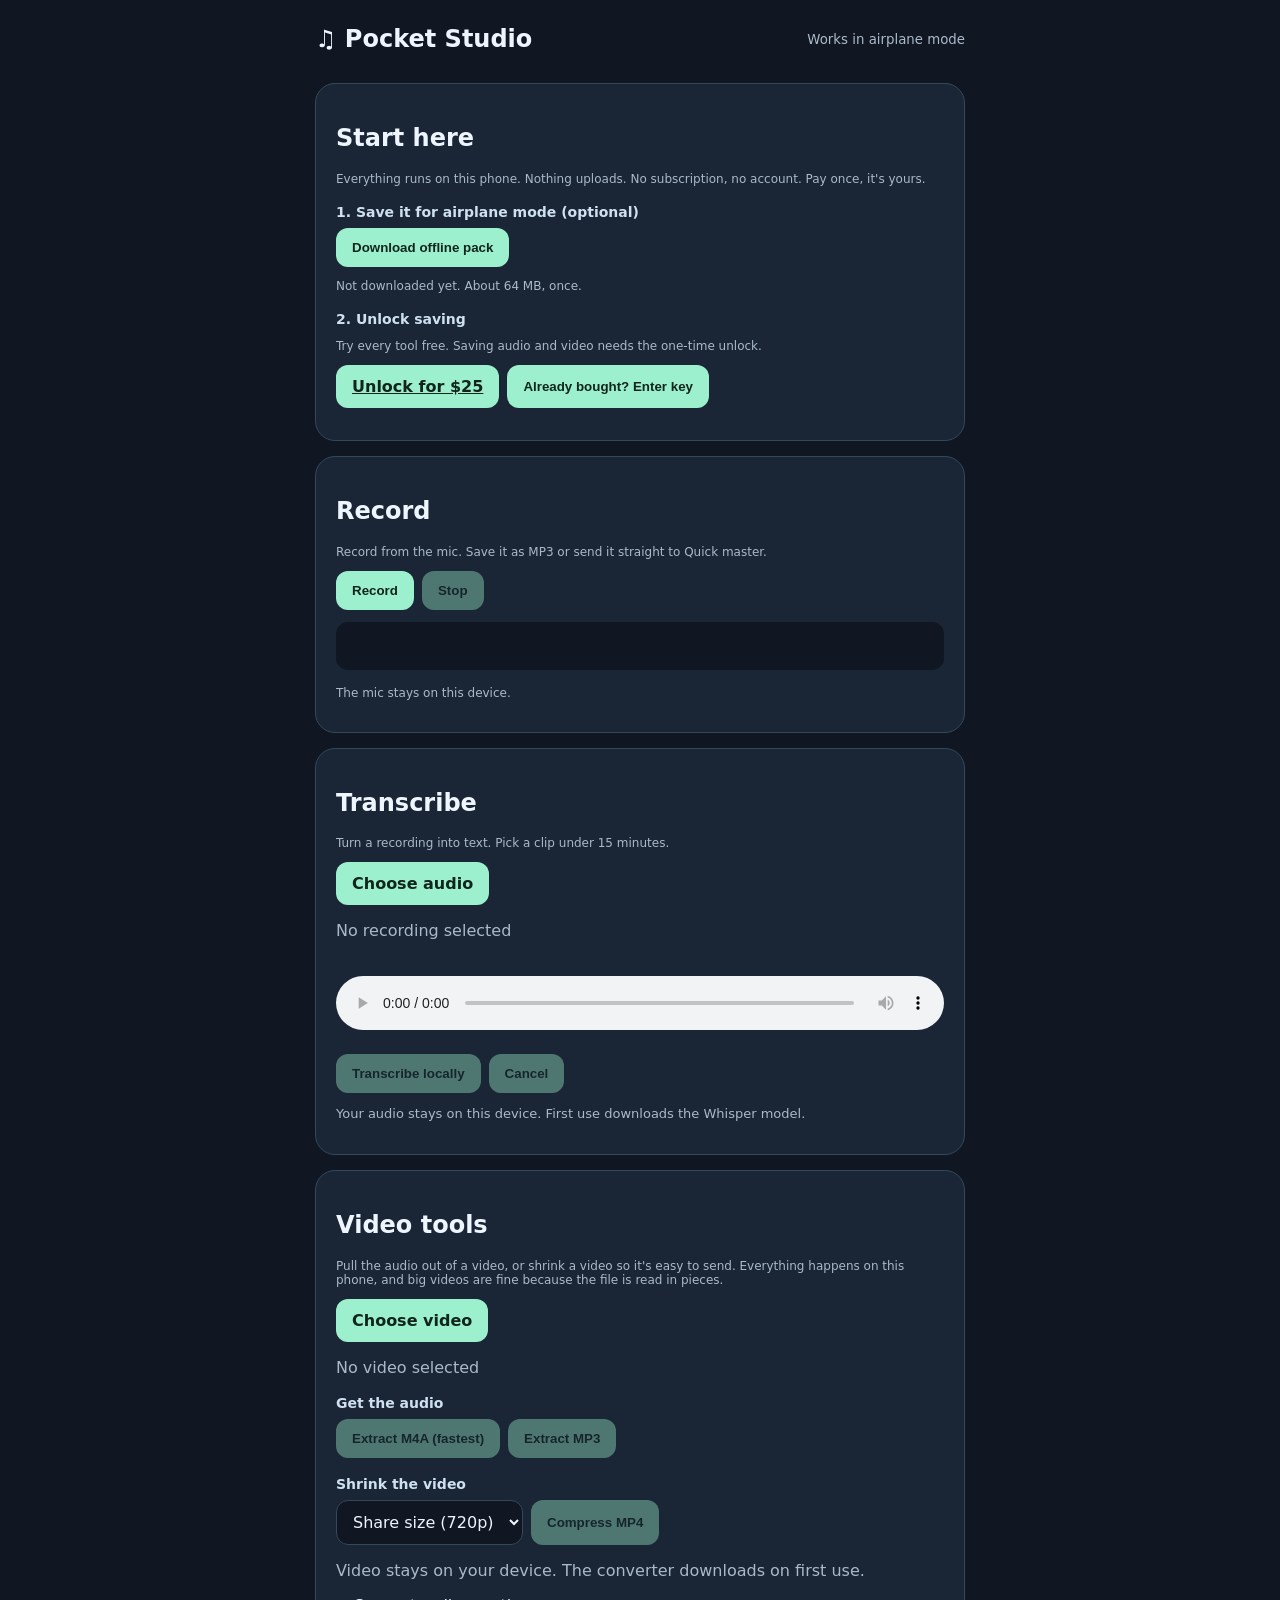
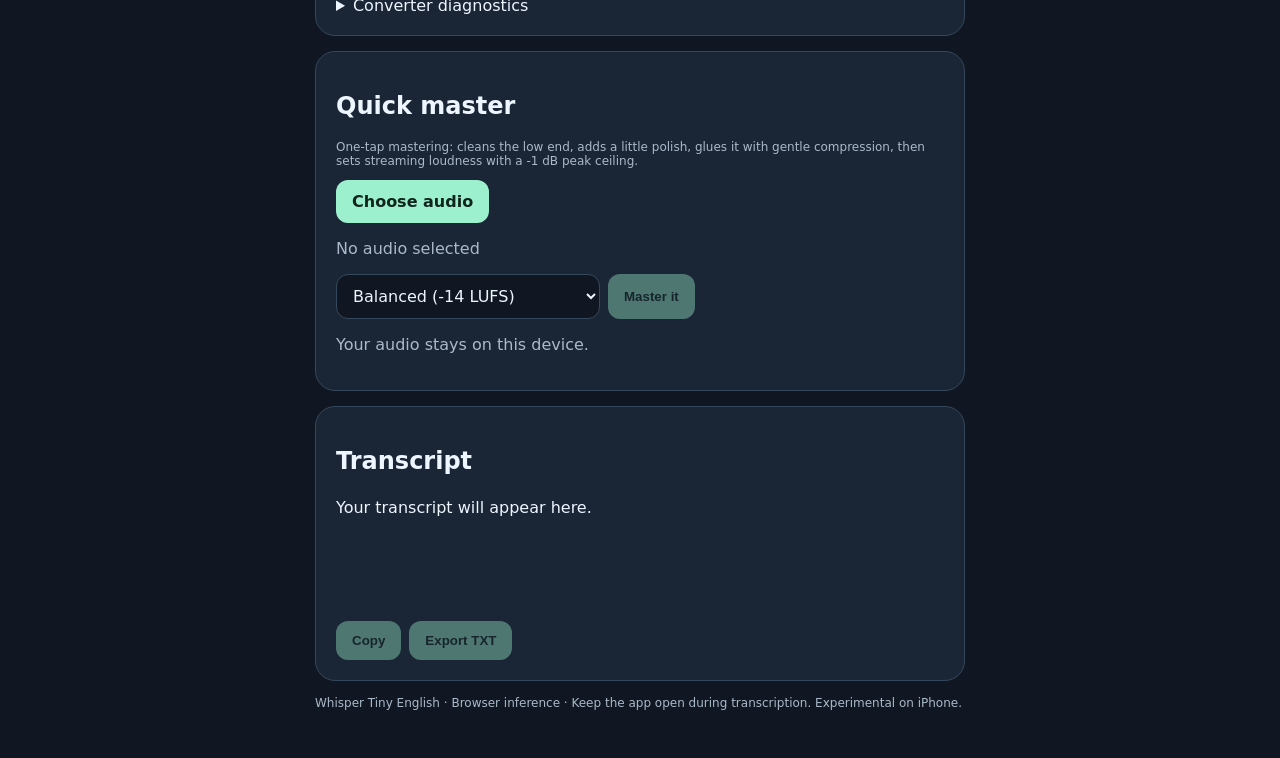
==== app/index.html @ 55c57971 "Pocket Studio v1: record, master, shrink video, transcribe, offline, one-time unlock Co-Authored-By:" ====
<!doctype html>
<html lang="en"><head><meta charset="utf-8"><meta name="viewport" content="width=device-width,initial-scale=1"><meta name="theme-color" content="#101722"><title>Pocket Studio</title><link rel="manifest" href="manifest.webmanifest"><style>
[hidden]{display:none!important}:root{font-family:system-ui,-apple-system,sans-serif;color:#edf5ff;background:#101722}*{box-sizing:border-box}body{margin:0;padding:env(safe-area-inset-top) 16px 36px}main{max-width:650px;margin:auto}header{padding:25px 0 15px;display:flex;justify-content:space-between;align-items:center}h1{font-size:24px;margin:0}small,p{color:#aab9c9}.card{background:#1a2635;border:1px solid #35475b;border-radius:20px;padding:20px;margin:15px 0}button,.upload{display:inline-block;border:0;border-radius:12px;padding:12px 16px;background:#9cf0ce;color:#11251d;font-weight:700;cursor:pointer}button:disabled{opacity:.4;cursor:default}.upload input{display:none}audio{width:100%;margin:20px 0}#text{white-space:pre-wrap;line-height:1.65;min-height:110px;overflow-wrap:anywhere}#status{font-size:13px}#progress{width:100%}.actions{display:flex;gap:8px;flex-wrap:wrap}.muted{font-size:12px}
video{width:100%;max-height:240px;margin:12px 0;border-radius:12px;background:#000}#video-status,#master-status{overflow-wrap:anywhere}select{border-radius:12px;padding:11px 12px;background:#101722;color:#edf5ff;border:1px solid #35475b;font:inherit}h3.sub{font-size:14px;margin:18px 0 8px;color:#cfe0f0}#video-progress,#master-progress{width:100%}</style></head><body><main><header><h1>♫ Pocket Studio</h1><small>Works in airplane mode</small></header><section class="card" id="studio-card"><h2>Start here</h2><p class="muted">Everything runs on this phone. Nothing uploads. No subscription, no account. Pay once, it's yours.</p><h3 class="sub">1. Save it for airplane mode (optional)</h3><div class="actions"><button id="pack-go">Download offline pack</button></div><p id="pack-status" role="status" class="muted">Checking…</p><progress id="pack-progress" max="100" value="0" hidden></progress><h3 class="sub">2. Unlock saving</h3><p class="muted" id="unlock-note">Try every tool free. Saving audio and video needs the one-time unlock.</p><div class="actions" id="unlock-actions"><a class="upload" id="buy-link" href="#">Unlock for $25</a><button id="key-toggle" type="button">Already bought? Enter key</button></div><div id="key-box" hidden style="margin-top:12px"><textarea id="key-input" rows="3" placeholder="Paste your license key" style="width:100%;border-radius:12px;padding:10px;background:#101722;color:#edf5ff;border:1px solid #35475b;font:inherit;font-size:12px"></textarea><div class="actions" style="margin-top:8px"><button id="key-go" type="button">Unlock</button></div></div><p id="unlock-status" role="status" class="muted"></p></section><section class="card"><h2>Record</h2><p class="muted">Record from the mic. Save it as MP3 or send it straight to Quick master.</p><div class="actions"><button id="rec-go">Record</button><button id="rec-stop" disabled>Stop</button></div><canvas id="rec-meter" width="600" height="48" style="width:100%;height:48px;margin-top:12px;border-radius:12px;background:#101722"></canvas><p id="rec-status" role="status" class="muted">The mic stays on this device.</p><div id="rec-result"></div></section><section class="card"><h2>Transcribe</h2><p class="muted">Turn a recording into text. Pick a clip under 15 minutes.</p><label class="upload">Choose audio<input id="file" type="file" accept=".mp3,.m4a,.wav,.ogg,.aac,audio/mpeg,audio/mp4,audio/x-m4a,audio/wav,audio/x-wav,audio/ogg,audio/aac"></label><p id="filename">No recording selected</p><audio id="player" controls playsinline></audio><div class="actions"><button id="transcribe" disabled>Transcribe locally</button><button id="cancel" disabled>Cancel</button></div><p id="status" role="status">Your audio stays on this device. First use downloads the Whisper model.</p><progress id="progress" max="100" value="0" hidden></progress></section><section class="card"><h2>Video tools</h2><p class="muted">Pull the audio out of a video, or shrink a video so it's easy to send. Everything happens on this phone, and big videos are fine because the file is read in pieces.</p><label class="upload">Choose video<input id="video-file" type="file" accept="video/*,.mp4,.mov,.webm,.m4v"></label><p id="video-name">No video selected</p><video id="video-preview" controls playsinline hidden></video><h3 class="sub">Get the audio</h3><div class="actions"><button id="video-m4a" disabled>Extract M4A (fastest)</button><button id="video-mp3" disabled>Extract MP3</button></div><h3 class="sub">Shrink the video</h3><div class="actions"><select id="video-size"><option value="720">Share size (720p)</option><option value="480">Small (480p)</option><option value="1080">Keep HD (1080p)</option></select><button id="video-compress" disabled>Compress MP4</button></div><p id="video-status" role="status">Video stays on your device. The converter downloads on first use.</p><progress id="video-progress" max="100" value="0" hidden></progress><div id="video-result"></div><details id="video-diagnostics"><summary>Converter diagnostics</summary><pre id="video-log" style="white-space:pre-wrap;overflow-wrap:anywhere;font-size:11px;color:#b6c9dc"></pre><button type="button" id="video-copy-log">Copy diagnostics</button></details></section><section class="card"><h2>Quick master</h2><p class="muted">One-tap mastering: cleans the low end, adds a little polish, glues it with gentle compression, then sets streaming loudness with a -1 dB peak ceiling.</p><label class="upload">Choose audio<input id="master-file" type="file" accept="audio/*,.mp3,.m4a,.wav,.aac,.ogg,.flac"></label><button id="master-use-extracted" hidden>Use extracted audio</button><p id="master-name">No audio selected</p><div class="actions"><select id="master-preset"><option value="balanced">Balanced (-14 LUFS)</option><option value="gentle">Gentle, acoustic (-16 LUFS)</option><option value="warm">Warm (-14 LUFS)</option><option value="bright">Bright, vocal (-14 LUFS)</option><option value="loud">Loud (-11 LUFS)</option></select><button id="master-go" disabled>Master it</button></div><p id="master-status" role="status">Your audio stays on this device.</p><progress id="master-progress" max="100" value="0" hidden></progress><div id="master-result"></div></section><section class="card"><h2>Transcript</h2><div id="text">Your transcript will appear here.</div><div class="actions" style="margin-top:16px"><button id="copy" disabled>Copy</button><button id="export" disabled>Export TXT</button></div></section><p class="muted">Whisper Tiny English · Browser inference · Keep the app open during transcription. Experimental on iPhone.</p></main><script type="module">
const $=id=>document.getElementById(id);let unlocked=false;let file,url,job=0,recognizer=null;const status=t=>$('status').textContent=t;const enable=b=>{$('copy').disabled=$('export').disabled=!b};
$('file').onchange=e=>{file=e.target.files[0];if(!file)return;if(url)URL.revokeObjectURL(url);url=URL.createObjectURL(file);$('player').src=url;$('filename').textContent=file.name;$('transcribe').disabled=false;$('text').textContent='Your transcript will appear here.';enable(false);status('Ready to transcribe locally.')};
$('cancel').onclick=()=>{job++;status('Cancelled.');$('transcribe').disabled=false;$('cancel').disabled=true};
async function audioSamples(f){status('Decoding audio on device…');const ctx=new AudioContext();try{const decoded=await ctx.decodeAudioData(await f.arrayBuffer());if(decoded.duration>900)throw Error('Please use a clip under 15 minutes for this first version.');const off=new OfflineAudioContext(1,Math.ceil(decoded.duration*16000),16000);const src=off.createBufferSource();src.buffer=decoded;src.connect(off.destination);src.start();const out=await off.startRendering();return new Float32Array(out.getChannelData(0))}finally{await ctx.close()}}
$('transcribe').onclick=async()=>{const id=++job;$('transcribe').disabled=true;$('cancel').disabled=false;try{const samples=await audioSamples(file);if(id!==job)return;status('Loading local Whisper engine…');$('progress').hidden=false;const {pipeline,env}=await import('./vendor/transformers.min.js');env.allowRemoteModels=false;env.allowLocalModels=true;env.localModelPath=new URL('./models/',location.href).href;env.useBrowserCache=false;env.backends.onnx.wasm.wasmPaths=new URL('./vendor/',location.href).href;env.backends.onnx.wasm.numThreads=1;if(!recognizer){let error;for(const options of [{device:'wasm',dtype:'q8'}]){try{recognizer=await pipeline('automatic-speech-recognition','onnx-community/whisper-tiny.en',{...options,progress_callback:p=>{if(p.status==='progress'&&p.progress!=null){$('progress').value=p.progress;status('Loading model: '+Math.round(p.progress)+'%')}}});break}catch(e){error=e;status('Model failed to load.')}}if(!recognizer)throw error||Error('Model could not load')}if(id!==job)return;status('Transcribing on this device…');const result=await recognizer(samples,{chunk_length_s:30,stride_length_s:5,return_timestamps:true});if(id!==job)return;const transcript=(result.text||'').trim();$('text').textContent=transcript||'No speech recognized.';enable(!!transcript);status('Finished. Audio was not uploaded.')}catch(e){if(id===job)status('Could not transcribe: '+(e.message||e))}finally{if(id===job){$('transcribe').disabled=false;$('cancel').disabled=true;$('progress').hidden=true}}};
$('copy').onclick=()=>navigator.clipboard.writeText($('text').textContent);
$('export').onclick=()=>{const a=document.createElement('a');const u=URL.createObjectURL(new Blob([$('text').textContent],{type:'text/plain'}));a.href=u;a.download=(file?.name||'audio').replace(/\.[^.]+$/,'')+'.txt';a.click();setTimeout(()=>URL.revokeObjectURL(u),1000)};

/* ---------- Shared helpers ---------- */
const MB_URL='./vendor/mediabunny.min.mjs';
const LAME_URL='./vendor/lame.min.js';
let MB=null;async function mediabunny(){if(!MB)MB=await import(MB_URL);return MB}
let lameReady=null;function loadLame(){if(window.lamejs)return Promise.resolve();if(!lameReady)lameReady=new Promise((ok,bad)=>{const s=document.createElement('script');s.src=LAME_URL;s.onload=ok;s.onerror=()=>{lameReady=null;bad(Error('MP3 encoder could not download. Check your connection.'))};document.head.append(s)});return lameReady}
const tick=()=>new Promise(r=>setTimeout(r,0));
const baseName=n=>(n||'audio').replace(/\.[^.]+$/,'');
const mb=n=>(n/1048576).toFixed(1)+' MB';
const lockedLinks=[];
function makeLink(wrap,u,name,text,blob){const a=document.createElement(unlocked?'a':'button');if(unlocked){a.href=u;a.download=name;a.className='upload';a.textContent=text}else{a.type='button';a.textContent='Unlock to save · '+mb(blob.size);a.onclick=()=>{$('studio-card').scrollIntoView({behavior:'smooth',block:'start'})};lockedLinks.push({a,u,name,text})}wrap.append(a)}
function offerDownload(container,blob,name,label,withPlayer){const u=URL.createObjectURL(blob);const wrap=document.createElement('div');wrap.style.margin='12px 0';makeLink(wrap,u,name,(label||'Download')+' · '+mb(blob.size),blob);if(withPlayer){const el=document.createElement(withPlayer);el.controls=true;el.playsInline=true;el.src=u;wrap.append(el)}container.append(wrap);return u}
async function decodeBlob(blob){const ctx=new (window.AudioContext||window.webkitAudioContext)();try{return await ctx.decodeAudioData(await blob.arrayBuffer())}finally{ctx.close&&ctx.close()}}
async function encodeMp3(buf,onProgress){await loadLame();const ch=buf.numberOfChannels>1?2:1,sr=buf.sampleRate;const enc=new lamejs.Mp3Encoder(ch,sr,192);const toI16=a=>{const r=new Int16Array(a.length);for(let i=0;i<a.length;i++){const v=Math.max(-1,Math.min(1,a[i]));r[i]=v<0?v*32768:v*32767}return r};const L=toI16(buf.getChannelData(0)),R=ch===2?toI16(buf.getChannelData(1)):null;const parts=[],step=1152;for(let i=0;i<L.length;i+=step){const m=ch===2?enc.encodeBuffer(L.subarray(i,i+step),R.subarray(i,i+step)):enc.encodeBuffer(L.subarray(i,i+step));if(m.length)parts.push(new Uint8Array(m));if(i%(step*400)===0){onProgress&&onProgress(i/L.length);await tick()}}const end=enc.flush();if(end.length)parts.push(new Uint8Array(end));return new Blob(parts,{type:'audio/mpeg'})}

/* ---------- Video tools ---------- */
let videoFile,videoUrl,extractedAudio=null;
const videoStatus=t=>$('video-status').textContent=t;
const videoButtons=['video-m4a','video-mp3','video-compress'];
const setVideoBusy=b=>{videoButtons.forEach(id=>$(id).disabled=b||!videoFile);$('video-progress').hidden=!b;if(b)$('video-progress').value=0};
const diagnosticLog=[];
function diag(stage,detail=''){const line=new Date().toISOString().slice(11,19)+' '+stage+(detail?' | '+detail:'');diagnosticLog.push(line);$('video-log').textContent=diagnosticLog.slice(-40).join('\n')}
$('video-copy-log').onclick=()=>navigator.clipboard.writeText(diagnosticLog.join('\n')).catch(()=>{});
$('video-file').onchange=e=>{videoFile=e.target.files?.[0];if(videoUrl)URL.revokeObjectURL(videoUrl);$('video-result').replaceChildren();if(!videoFile){setVideoBusy(false);return}videoUrl=URL.createObjectURL(videoFile);$('video-preview').src=videoUrl;$('video-preview').hidden=false;$('video-name').textContent=videoFile.name+' · '+mb(videoFile.size);setVideoBusy(false);videoStatus('Ready. Pick what you want to do.');diag('Video selected',videoFile.name+' '+mb(videoFile.size)+' '+(videoFile.type||'unknown type'))};

async function openInput(){const M=await mediabunny();return new M.Input({source:new M.BlobSource(videoFile),formats:M.ALL_FORMATS})}
function reportInvalid(conv,what){const reasons=conv.discardedTracks.map(d=>d.track.type+': '+d.reason).join(', ');diag(what+' not possible',reasons||'unknown');throw Error(what+' is not supported for this video on this device ('+(reasons||'unknown reason')+').')}

// Copies the audio track straight out of the video with no re-encoding. Fast and lossless.
async function extractAudioTrack(){const M=await mediabunny();const input=await openInput();const track=await input.getPrimaryAudioTrack();if(!track)throw Error('This video has no audio track.');diag('Audio track',String(track.codec||'unknown codec'));const output=new M.Output({format:new M.Mp4OutputFormat(),target:new M.BufferTarget()});const conv=await M.Conversion.init({input,output,video:{discard:true},showWarnings:false});if(!conv.isValid)reportInvalid(conv,'Audio extraction');conv.onProgress=p=>{$('video-progress').value=Math.round(p*100)};await conv.execute();return new Blob([output.target.buffer],{type:'audio/mp4'})}

async function extractVideo(format){if(!videoFile)return;setVideoBusy(true);$('video-result').replaceChildren();try{videoStatus('Reading the audio track…');diag('Extract start',format);const m4a=await extractAudioTrack();extractedAudio={blob:m4a,name:baseName(videoFile.name)+'.m4a'};$('master-use-extracted').hidden=false;if(format==='m4a'){offerDownload($('video-result'),m4a,baseName(videoFile.name)+'.m4a','Download M4A','audio');videoStatus('Done. Tap Download to save, or master it below.');return}videoStatus('Decoding audio…');const buf=await decodeBlob(m4a);videoStatus('Encoding MP3…');const out=await encodeMp3(buf,p=>{$('video-progress').value=Math.round(p*100)});offerDownload($('video-result'),out,baseName(videoFile.name)+'.mp3','Download MP3','audio');videoStatus('Done. Tap Download to save, or master it below.');diag('Extract done',format+' '+mb(out.size))}catch(e){diag('Extract failed',e.message||String(e));videoStatus('Could not extract: '+(e.message||e));$('video-diagnostics').open=true}finally{setVideoBusy(false)}}

// Re-encodes the video smaller with the phone's own hardware encoder; the audio is copied untouched.
async function compressVideo(){if(!videoFile)return;setVideoBusy(true);$('video-result').replaceChildren();try{const M=await mediabunny();const input=await openInput();const track=await input.getPrimaryVideoTrack();if(!track)throw Error('No video track found.');const w=await track.getDisplayWidth(),h=await track.getDisplayHeight();const target=parseInt($('video-size').value,10);const short=Math.min(w,h);const scale=Math.min(1,target/short);const even=n=>Math.max(2,Math.round(n/2)*2);const outW=even(w*scale);const dur=await input.computeDuration();const srcRate=dur>0?videoFile.size*8/dur:Infinity;const bitrate=Math.round(Math.min({480:1200000,720:2500000,1080:5000000}[target],srcRate*0.7));diag('Compress start',w+'x'+h+' -> '+outW+'w @ '+(bitrate/1e6)+' Mbps');videoStatus('Shrinking video on this phone… keep the app open.');const output=new M.Output({format:new M.Mp4OutputFormat({fastStart:'in-memory'}),target:new M.BufferTarget()});const conv=await M.Conversion.init({input,output,video:{width:outW,bitrate,codec:'avc',forceTranscode:true},showWarnings:false});if(!conv.isValid||conv.discardedTracks.some(d=>d.track.type==='video'))reportInvalid(conv,'Video compression');conv.onProgress=p=>{$('video-progress').value=Math.round(p*100);videoStatus('Shrinking video… '+Math.round(p*100)+'%')};await conv.execute();const blob=new Blob([output.target.buffer],{type:'video/mp4'});if(blob.size>=videoFile.size){videoStatus('This video is already about as small as it gets at this size. Try Small (480p).');return}offerDownload($('video-result'),blob,baseName(videoFile.name)+'-'+target+'p.mp4','Download MP4','video');videoStatus('Done: '+mb(videoFile.size)+' → '+mb(blob.size)+'. Tap Download, then Save Video.');diag('Compress done',mb(blob.size))}catch(e){diag('Compress failed',e.message||String(e));videoStatus('Could not compress: '+(e.message||e));$('video-diagnostics').open=true}finally{setVideoBusy(false)}}

$('video-m4a').onclick=()=>extractVideo('m4a');
$('video-mp3').onclick=()=>extractVideo('mp3');
$('video-compress').onclick=compressVideo;

/* ---------- Quick master ---------- */
const PRESETS={
 balanced:{low:1.5,lowF:100,mid:0.5,midF:3000,air:1.5,thr:-18,ratio:2,lufs:-14},
 gentle:{low:1,lowF:90,mid:0.5,midF:3000,air:1,thr:-20,ratio:1.5,lufs:-16},
 warm:{low:3,lowF:120,mid:-1,midF:2500,air:-0.5,thr:-18,ratio:2,lufs:-14},
 bright:{low:0,lowF:100,mid:2,midF:3500,air:3,thr:-18,ratio:2,lufs:-14},
 loud:{low:2,lowF:100,mid:1,midF:3000,air:2,thr:-22,ratio:3,lufs:-11}
};
let masterSource=null,masterBusy=false;
const masterStatus=t=>$('master-status').textContent=t;
function setMasterSource(blob,name){if(masterBusy)return;masterSource={blob,name};$('master-name').textContent=name+' · '+mb(blob.size);$('master-go').disabled=false;$('master-result').replaceChildren();masterStatus('Ready. Pick a style and tap Master it.')}
$('master-file').onchange=e=>{const f=e.target.files?.[0];if(f)setMasterSource(f,f.name)};
$('master-use-extracted').onclick=()=>{if(extractedAudio)setMasterSource(extractedAudio.blob,extractedAudio.name)};

async function renderChain(buf,p){const ch=Math.min(2,buf.numberOfChannels);const off=new OfflineAudioContext(ch,buf.length,buf.sampleRate);const src=off.createBufferSource();src.buffer=buf;const hp=off.createBiquadFilter();hp.type='highpass';hp.frequency.value=30;hp.Q.value=0.707;const low=off.createBiquadFilter();low.type='lowshelf';low.frequency.value=p.lowF;low.gain.value=p.low;const mid=off.createBiquadFilter();mid.type='peaking';mid.frequency.value=p.midF;mid.Q.value=0.8;mid.gain.value=p.mid;const air=off.createBiquadFilter();air.type='highshelf';air.frequency.value=10000;air.gain.value=p.air;const comp=off.createDynamicsCompressor();comp.threshold.value=p.thr;comp.ratio.value=p.ratio;comp.knee.value=6;comp.attack.value=0.02;comp.release.value=0.25;src.connect(hp).connect(low).connect(mid).connect(air).connect(comp).connect(off.destination);src.start();return off.startRendering()}

// Integrated loudness per ITU BS.1770 (K-weighting, 400 ms blocks, absolute and relative gates)
async function measureLufs(buf){const ch=Math.min(2,buf.numberOfChannels);const off=new OfflineAudioContext(ch,buf.length,buf.sampleRate);const src=off.createBufferSource();src.buffer=buf;const shelf=off.createBiquadFilter();shelf.type='highshelf';shelf.frequency.value=1681;shelf.gain.value=4;const hp=off.createBiquadFilter();hp.type='highpass';hp.frequency.value=38;hp.Q.value=0.5;src.connect(shelf).connect(hp).connect(off.destination);src.start();const k=await off.startRendering();const block=Math.round(0.4*buf.sampleRate),hop=Math.round(0.1*buf.sampleRate);const data=[];for(let c=0;c<ch;c++)data.push(k.getChannelData(c));const z=[];for(let s=0;s+block<=k.length;s+=hop){let sum=0;for(let c=0;c<ch;c++){const d=data[c];for(let i=s;i<s+block;i++)sum+=d[i]*d[i]}z.push(sum/block)}if(!z.length)return -70;const L=m=>-0.691+10*Math.log10(m||1e-12);const abs=z.filter(m=>L(m)>-70);if(!abs.length)return -70;const mean=a=>a.reduce((x,y)=>x+y,0)/a.length;const rel=L(mean(abs))-10;const gated=abs.filter(m=>L(m)>rel);return L(mean(gated.length?gated:abs))}

// Gain plus a look-ahead brickwall limiter at -1 dBFS
function gainAndLimit(buf,gainDb,ceilingDb=-1){const ch=Math.min(2,buf.numberOfChannels),sr=buf.sampleRate,n=buf.length;const g=Math.pow(10,gainDb/20),ceil=Math.pow(10,ceilingDb/20);const look=Math.max(1,Math.round(0.005*sr)),rel=Math.exp(-1/(0.08*sr));const data=[];for(let c=0;c<ch;c++)data.push(buf.getChannelData(c));const need=new Float32Array(n);for(let i=0;i<n;i++){let pk=0;for(let c=0;c<ch;c++){const v=Math.abs(data[c][i]*g);if(v>pk)pk=v}need[i]=pk>ceil?ceil/pk:1}
 // minimum over the look-ahead window (monotonic deque) so gain drops before the peak arrives
 const minAhead=new Float32Array(n);const dq=new Int32Array(n);let head=0,tail=0;for(let i=n-1;i>=0;i--){while(tail>head&&need[dq[tail-1]]>=need[i])tail--;dq[tail++]=i;while(dq[head]>i+look)head++;minAhead[i]=need[dq[head]]}
 const out=new AudioBuffer({numberOfChannels:ch,length:n,sampleRate:sr});const od=[];for(let c=0;c<ch;c++)od.push(out.getChannelData(c));let env=1;for(let i=0;i<n;i++){const t=minAhead[i];env=t<env?t:t+(env-t)*rel;if(env>t)env=t;const gg=g*env;for(let c=0;c<ch;c++){let v=data[c][i]*gg;if(v>ceil)v=ceil;else if(v<-ceil)v=-ceil;od[c][i]=v}}return out}

$('master-go').onclick=async()=>{if(!masterSource||masterBusy)return;masterBusy=true;const src=masterSource;const p=PRESETS[$('master-preset').value];$('master-go').disabled=true;$('master-progress').hidden=false;$('master-progress').value=5;$('master-result').replaceChildren();try{masterStatus('Decoding…');const buf=await decodeBlob(src.blob);if(buf.duration>1200)throw Error('Please use a track under 20 minutes.');const before=await measureLufs(buf);$('master-progress').value=25;masterStatus('Shaping tone and dynamics…');const shaped=await renderChain(buf,p);$('master-progress').value=50;const shapedLufs=await measureLufs(shaped);await tick();masterStatus('Setting loudness and limiting…');const gain=Math.max(-12,Math.min(18,p.lufs-shapedLufs));let mastered=gainAndLimit(shaped,gain);let after=await measureLufs(mastered);const fix=p.lufs-after;if(fix>0.5&&gain<18){const g2=Math.min(18,gain+fix);mastered=gainAndLimit(shaped,g2);after=await measureLufs(mastered)}$('master-progress').value=75;const res=$('master-result');const head=document.createElement('p');head.textContent='Loudness: '+before.toFixed(1)+' → '+after.toFixed(1)+' LUFS · peak ceiling -1 dB';res.append(head);const label=document.createElement('p');label.className='muted';label.textContent='Before';res.append(label);const a1=document.createElement('audio');a1.controls=true;a1.src=URL.createObjectURL(src.blob);res.append(a1);const label2=document.createElement('p');label2.className='muted';label2.textContent='After (mastered)';res.append(label2);const base=baseName(src.name)+'-master-'+$('master-preset').value;masterStatus('Encoding MP3…');const mp3=await encodeMp3(mastered,x=>{$('master-progress').value=75+Math.round(x*25)});offerDownload(res,mp3,base+'.mp3','Download MP3','audio');masterStatus('Mastered on this phone. Compare Before and After, then download.')}catch(e){masterStatus('Could not master: '+(e.message||e))}finally{masterBusy=false;$('master-go').disabled=false;$('master-progress').hidden=true}};

/* ---------- Offline pack ---------- */
const PACK_NAME='pocket-offline-pack-v1';
const PACK_FILES=['vendor/mediabunny.min.mjs','vendor/lame.min.js','vendor/transformers.min.js','vendor/ort-wasm-simd-threaded.jsep.mjs','vendor/ort-wasm-simd-threaded.jsep.wasm',...['config.json','generation_config.json','preprocessor_config.json','tokenizer.json','tokenizer_config.json','onnx/encoder_model_quantized.onnx','onnx/decoder_model_merged_quantized.onnx'].map(f=>'models/onnx-community/whisper-tiny.en/'+f)].map(f=>new URL('./'+f,location.href).href);
const packStatus=t=>$('pack-status').textContent=t;
async function packMissing(){if(!('caches'in window))return PACK_FILES;const c=await caches.open(PACK_NAME);const out=[];for(const u of PACK_FILES)if(!(await c.match(u)))out.push(u);return out}
async function refreshPack(){try{const miss=await packMissing();if(!miss.length){packStatus('Ready. Works in airplane mode.');$('pack-go').hidden=true}else{packStatus(miss.length===PACK_FILES.length?'Not downloaded yet. About 64 MB, once.':'Partly downloaded. Tap to finish.');$('pack-go').hidden=false}}catch(e){packStatus('Offline pack is not supported in this browser.');$('pack-go').disabled=true}}
$('pack-go').onclick=async()=>{$('pack-go').disabled=true;$('pack-progress').hidden=false;$('pack-progress').value=0;try{const c=await caches.open(PACK_NAME);const todo=await packMissing();let done=0;for(const u of todo){packStatus('Downloading '+(done+1)+' of '+todo.length+'…');const r=await fetch(u,{cache:'reload'});if(!r.ok)throw Error('Could not download '+u.split('/').pop());await c.put(u,r);done++;$('pack-progress').value=Math.round(done/todo.length*100)}if(navigator.storage&&navigator.storage.persist)navigator.storage.persist().catch(()=>{});await refreshPack()}catch(e){packStatus('Download stopped: '+(e.message||e)+'. Tap to retry.')}finally{$('pack-go').disabled=false;$('pack-progress').hidden=true}};
refreshPack();

/* ---------- Recorder ---------- */
let recStream=null,recMr=null,recChunks=[],recT0=0,recTick=null,recAC=null,recRaf=0;
const recStatus=t=>$('rec-status').textContent=t;
function recDraw(an){const cv=$('rec-meter'),g=cv.getContext('2d'),d=new Uint8Array(an.fftSize);const f=()=>{an.getByteTimeDomainData(d);g.clearRect(0,0,cv.width,cv.height);g.fillStyle='#9cf0ce';const n=120,step=Math.floor(d.length/n);for(let i=0;i<n;i++){let m=0;for(let k=0;k<step;k++)m=Math.max(m,Math.abs(d[i*step+k]-128));const h=Math.max(2,m/128*cv.height);g.fillRect(i*(cv.width/n),(cv.height-h)/2,cv.width/n-2,h)}recRaf=requestAnimationFrame(f)};f()}
function recCleanup(){cancelAnimationFrame(recRaf);clearInterval(recTick);if(recStream)recStream.getTracks().forEach(t=>t.stop());recStream=null;if(recAC){recAC.close().catch(()=>{});recAC=null}$('rec-go').disabled=false;$('rec-stop').disabled=true}
$('rec-go').onclick=async()=>{if($('rec-go').disabled)return;$('rec-go').disabled=true;$('rec-result').replaceChildren();try{if(!navigator.mediaDevices||!window.MediaRecorder)throw Error('Recording is not supported in this browser.');recStream=await navigator.mediaDevices.getUserMedia({audio:{echoCancellation:false,noiseSuppression:false,autoGainControl:false}});recAC=new (window.AudioContext||window.webkitAudioContext)();const an=recAC.createAnalyser();an.fftSize=1024;recAC.createMediaStreamSource(recStream).connect(an);recDraw(an);recChunks=[];recMr=new MediaRecorder(recStream);recMr.ondataavailable=e=>{if(e.data&&e.data.size)recChunks.push(e.data)};recMr.onstop=recFinish;recMr.start(1000);recT0=Date.now();$('rec-go').disabled=true;$('rec-stop').disabled=false;recTick=setInterval(()=>{const s=Math.floor((Date.now()-recT0)/1000);recStatus('Recording '+Math.floor(s/60)+':'+String(s%60).padStart(2,'0'))},250);recStatus('Recording 0:00')}catch(e){recCleanup();recStatus('Could not start: '+(e.message||e))}};
$('rec-stop').onclick=()=>{if(recMr&&recMr.state!=='inactive')recMr.stop()};
async function recFinish(){const type=recMr.mimeType||'audio/webm';const blob=new Blob(recChunks,{type});recCleanup();$('rec-go').disabled=true;try{recStatus('Encoding MP3…');const buf=await decodeBlob(blob);const d=new Date(),z=n=>String(n).padStart(2,'0');const name='recording-'+d.getFullYear()+z(d.getMonth()+1)+z(d.getDate())+'-'+z(d.getHours())+z(d.getMinutes());const mp3=await encodeMp3(buf,()=>{});const res=$('rec-result');offerDownload(res,mp3,name+'.mp3','Download MP3','audio');const b=document.createElement('button');b.textContent='Master this';b.onclick=()=>{setMasterSource(blob,name+'.webm');$('master-name').scrollIntoView({behavior:'smooth',block:'center'})};res.append(b);recStatus('Saved. '+Math.round(buf.duration)+' seconds.')}catch(e){recStatus('Could not save: '+(e.message||e))}finally{$('rec-go').disabled=false}}

/* ---------- Unlock (one-time license, verified offline) ---------- */
const STRIPE_LINK='https://buy.stripe.com/4gMbIU6Xj9rk0yT5EHgjC00';
const LICENSE_PUBKEY={"kty":"EC","x":"1vpsHqfkYdatAJpxhizrLon8biIYJCN_V19yKdWVbMA","y":"kCp87JIZK6mqm3vPqbOV2FxJ1pitlTwRSAF_Brgl33o","crv":"P-256"};
const unlockStatus=t=>$('unlock-status').textContent=t;
const b64uToBytes=t=>{t=t.replace(/-/g,'+').replace(/_/g,'/');t+='='.repeat((4-t.length%4)%4);const bin=atob(t),out=new Uint8Array(bin.length);for(let i=0;i<bin.length;i++)out[i]=bin.charCodeAt(i);return out};
async function verifyLicense(tok){try{const [body,sig]=String(tok||'').trim().split('.');if(!body||!sig)return false;const key=await crypto.subtle.importKey('jwk',LICENSE_PUBKEY,{name:'ECDSA',namedCurve:'P-256'},false,['verify']);if(!(await crypto.subtle.verify({name:'ECDSA',hash:'SHA-256'},key,b64uToBytes(sig),new TextEncoder().encode(body))))return false;const p=JSON.parse(new TextDecoder().decode(b64uToBytes(body)));return p.v===1&&p.p==='studio'}catch(e){return false}}
function applyUnlock(){unlocked=true;lockedLinks.splice(0).forEach(({a,u,name,text})=>{const l=document.createElement('a');l.href=u;l.download=name;l.className='upload';l.textContent=text;a.replaceWith(l)});$('unlock-actions').hidden=true;$('key-box').hidden=true;$('unlock-note').textContent='Unlocked. Saving files is on, forever, on this device.'}
async function tryLicense(tok){if(await verifyLicense(tok)){try{localStorage.setItem('pocket-studio-license',tok.trim())}catch(e){}applyUnlock();return true}return false}
$('buy-link').href=STRIPE_LINK;
$('key-toggle').onclick=()=>{$('key-box').hidden=!$('key-box').hidden};
$('key-go').onclick=async()=>{unlockStatus((await tryLicense($('key-input').value))?'Unlocked.':'That key did not check out.')};
(async()=>{let saved=null;try{saved=localStorage.getItem('pocket-studio-license')}catch(e){}if(saved)await tryLicense(saved);const sid=new URLSearchParams(location.search).get('session_id');if(sid&&!unlocked){unlockStatus('Checking your payment…');try{const r=await fetch('/api/activate?session_id='+encodeURIComponent(sid),{cache:'no-store'});const j=await r.json();if(r.ok&&await tryLicense(j.license)){unlockStatus('Thank you. Unlocked. Your key (save it): '+j.license);history.replaceState(null,'',location.pathname)}else unlockStatus((j&&j.error)||'Could not confirm the payment.')}catch(e){unlockStatus('Could not reach the server. Reload while online to finish unlocking.')}}})();

if('serviceWorker'in navigator)navigator.serviceWorker.register('./sw.js').catch(()=>{});
</script></body></html>
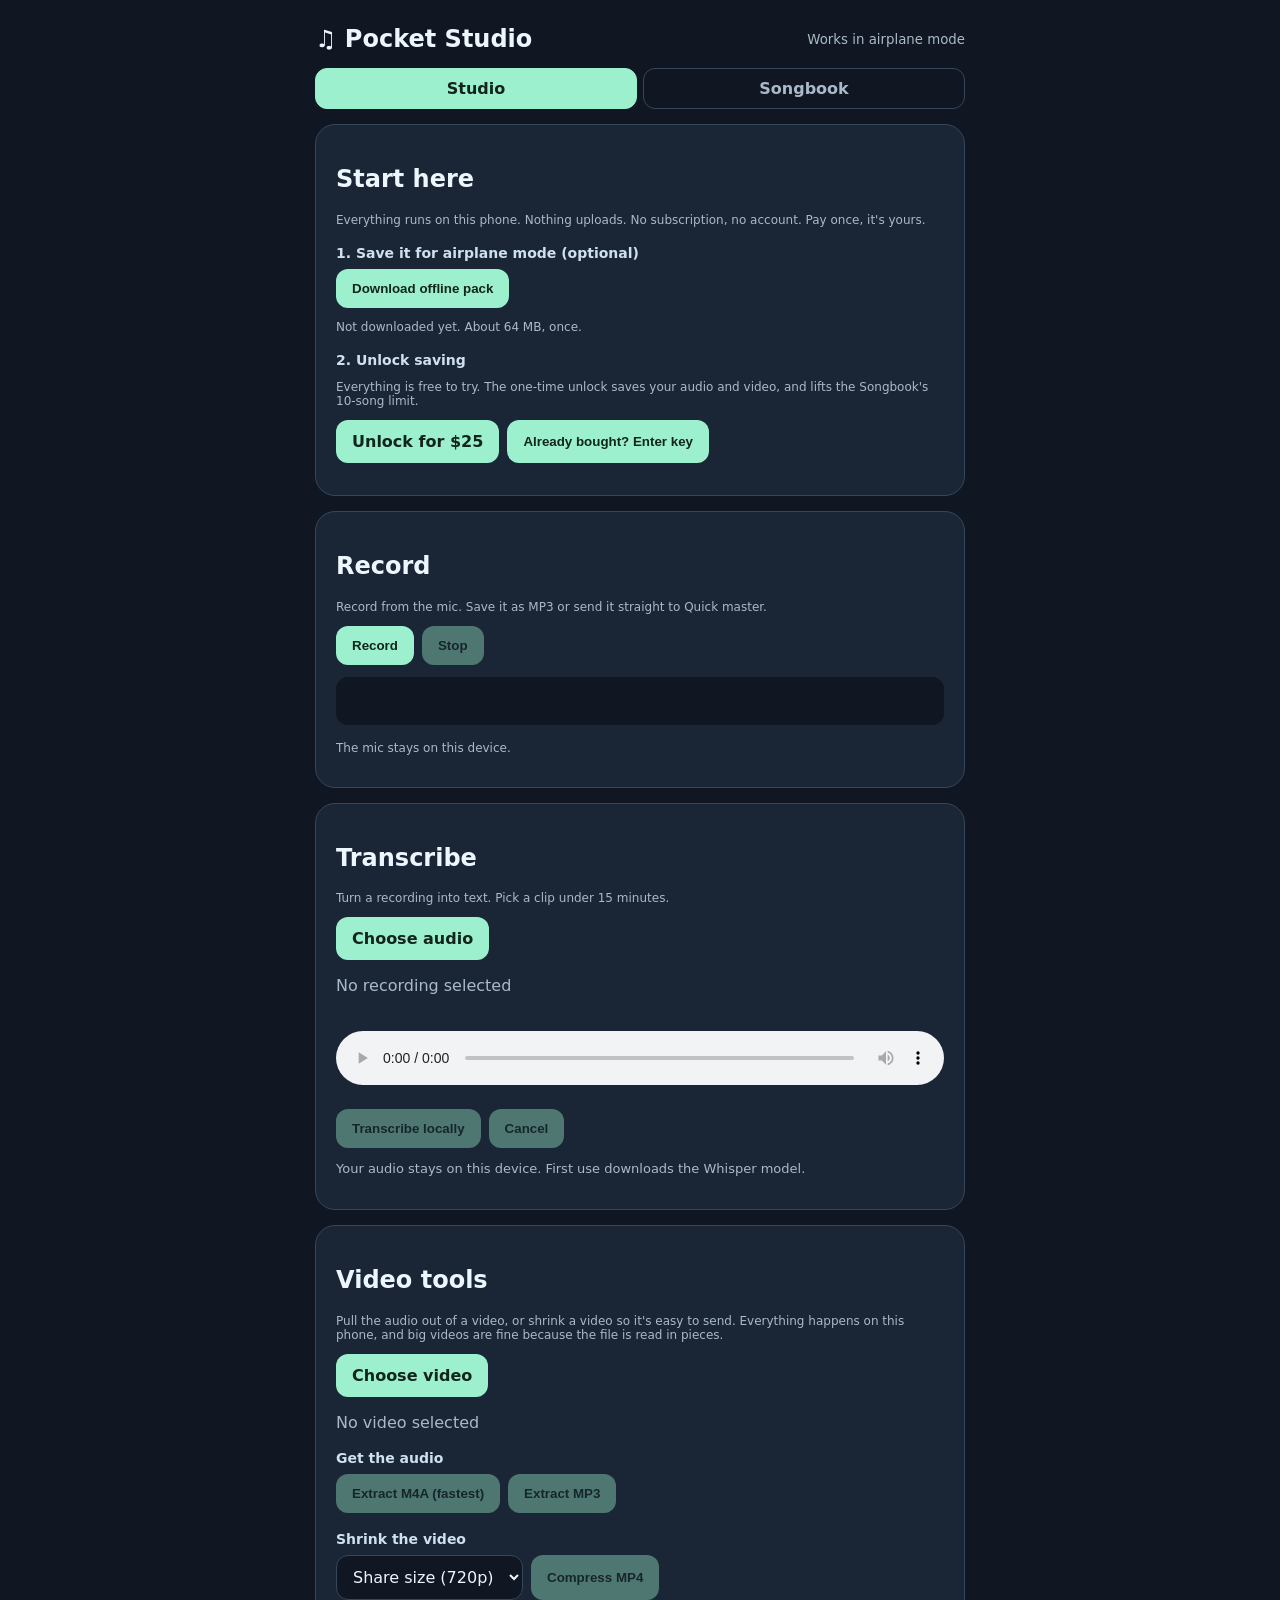
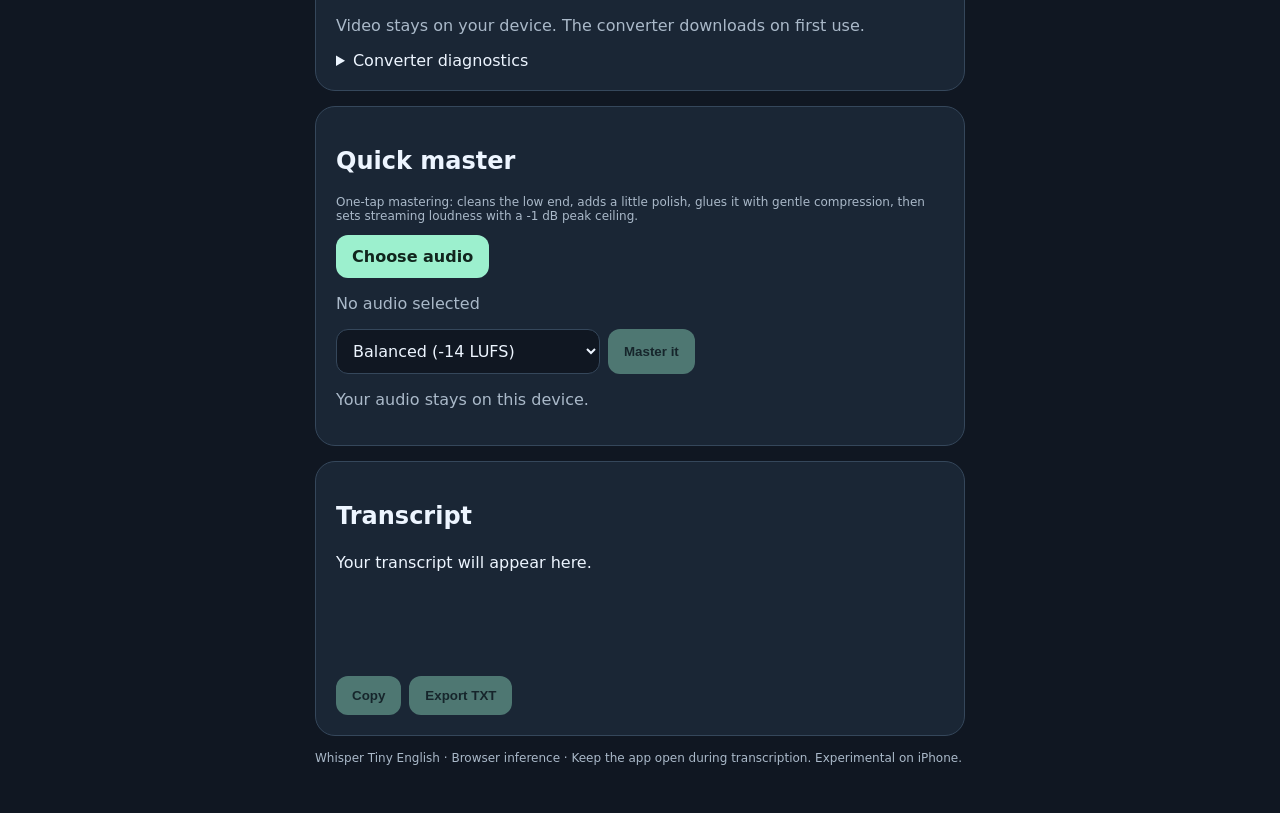
==== commit 4975061c: "Pocket Studio v2: add the Tabbycat Songbook and the free/unlock pricing model - Songbook at /app/son" ====
--- a/app/index.html
+++ b/app/index.html
@@ -1,7 +1,8 @@
 <!doctype html>
-<html lang="en"><head><meta charset="utf-8"><meta name="viewport" content="width=device-width,initial-scale=1"><meta name="theme-color" content="#101722"><title>Pocket Studio</title><link rel="manifest" href="manifest.webmanifest"><style>
-[hidden]{display:none!important}:root{font-family:system-ui,-apple-system,sans-serif;color:#edf5ff;background:#101722}*{box-sizing:border-box}body{margin:0;padding:env(safe-area-inset-top) 16px 36px}main{max-width:650px;margin:auto}header{padding:25px 0 15px;display:flex;justify-content:space-between;align-items:center}h1{font-size:24px;margin:0}small,p{color:#aab9c9}.card{background:#1a2635;border:1px solid #35475b;border-radius:20px;padding:20px;margin:15px 0}button,.upload{display:inline-block;border:0;border-radius:12px;padding:12px 16px;background:#9cf0ce;color:#11251d;font-weight:700;cursor:pointer}button:disabled{opacity:.4;cursor:default}.upload input{display:none}audio{width:100%;margin:20px 0}#text{white-space:pre-wrap;line-height:1.65;min-height:110px;overflow-wrap:anywhere}#status{font-size:13px}#progress{width:100%}.actions{display:flex;gap:8px;flex-wrap:wrap}.muted{font-size:12px}
-video{width:100%;max-height:240px;margin:12px 0;border-radius:12px;background:#000}#video-status,#master-status{overflow-wrap:anywhere}select{border-radius:12px;padding:11px 12px;background:#101722;color:#edf5ff;border:1px solid #35475b;font:inherit}h3.sub{font-size:14px;margin:18px 0 8px;color:#cfe0f0}#video-progress,#master-progress{width:100%}</style></head><body><main><header><h1>♫ Pocket Studio</h1><small>Works in airplane mode</small></header><section class="card" id="studio-card"><h2>Start here</h2><p class="muted">Everything runs on this phone. Nothing uploads. No subscription, no account. Pay once, it's yours.</p><h3 class="sub">1. Save it for airplane mode (optional)</h3><div class="actions"><button id="pack-go">Download offline pack</button></div><p id="pack-status" role="status" class="muted">Checking…</p><progress id="pack-progress" max="100" value="0" hidden></progress><h3 class="sub">2. Unlock saving</h3><p class="muted" id="unlock-note">Try every tool free. Saving audio and video needs the one-time unlock.</p><div class="actions" id="unlock-actions"><a class="upload" id="buy-link" href="#">Unlock for $25</a><button id="key-toggle" type="button">Already bought? Enter key</button></div><div id="key-box" hidden style="margin-top:12px"><textarea id="key-input" rows="3" placeholder="Paste your license key" style="width:100%;border-radius:12px;padding:10px;background:#101722;color:#edf5ff;border:1px solid #35475b;font:inherit;font-size:12px"></textarea><div class="actions" style="margin-top:8px"><button id="key-go" type="button">Unlock</button></div></div><p id="unlock-status" role="status" class="muted"></p></section><section class="card"><h2>Record</h2><p class="muted">Record from the mic. Save it as MP3 or send it straight to Quick master.</p><div class="actions"><button id="rec-go">Record</button><button id="rec-stop" disabled>Stop</button></div><canvas id="rec-meter" width="600" height="48" style="width:100%;height:48px;margin-top:12px;border-radius:12px;background:#101722"></canvas><p id="rec-status" role="status" class="muted">The mic stays on this device.</p><div id="rec-result"></div></section><section class="card"><h2>Transcribe</h2><p class="muted">Turn a recording into text. Pick a clip under 15 minutes.</p><label class="upload">Choose audio<input id="file" type="file" accept=".mp3,.m4a,.wav,.ogg,.aac,audio/mpeg,audio/mp4,audio/x-m4a,audio/wav,audio/x-wav,audio/ogg,audio/aac"></label><p id="filename">No recording selected</p><audio id="player" controls playsinline></audio><div class="actions"><button id="transcribe" disabled>Transcribe locally</button><button id="cancel" disabled>Cancel</button></div><p id="status" role="status">Your audio stays on this device. First use downloads the Whisper model.</p><progress id="progress" max="100" value="0" hidden></progress></section><section class="card"><h2>Video tools</h2><p class="muted">Pull the audio out of a video, or shrink a video so it's easy to send. Everything happens on this phone, and big videos are fine because the file is read in pieces.</p><label class="upload">Choose video<input id="video-file" type="file" accept="video/*,.mp4,.mov,.webm,.m4v"></label><p id="video-name">No video selected</p><video id="video-preview" controls playsinline hidden></video><h3 class="sub">Get the audio</h3><div class="actions"><button id="video-m4a" disabled>Extract M4A (fastest)</button><button id="video-mp3" disabled>Extract MP3</button></div><h3 class="sub">Shrink the video</h3><div class="actions"><select id="video-size"><option value="720">Share size (720p)</option><option value="480">Small (480p)</option><option value="1080">Keep HD (1080p)</option></select><button id="video-compress" disabled>Compress MP4</button></div><p id="video-status" role="status">Video stays on your device. The converter downloads on first use.</p><progress id="video-progress" max="100" value="0" hidden></progress><div id="video-result"></div><details id="video-diagnostics"><summary>Converter diagnostics</summary><pre id="video-log" style="white-space:pre-wrap;overflow-wrap:anywhere;font-size:11px;color:#b6c9dc"></pre><button type="button" id="video-copy-log">Copy diagnostics</button></details></section><section class="card"><h2>Quick master</h2><p class="muted">One-tap mastering: cleans the low end, adds a little polish, glues it with gentle compression, then sets streaming loudness with a -1 dB peak ceiling.</p><label class="upload">Choose audio<input id="master-file" type="file" accept="audio/*,.mp3,.m4a,.wav,.aac,.ogg,.flac"></label><button id="master-use-extracted" hidden>Use extracted audio</button><p id="master-name">No audio selected</p><div class="actions"><select id="master-preset"><option value="balanced">Balanced (-14 LUFS)</option><option value="gentle">Gentle, acoustic (-16 LUFS)</option><option value="warm">Warm (-14 LUFS)</option><option value="bright">Bright, vocal (-14 LUFS)</option><option value="loud">Loud (-11 LUFS)</option></select><button id="master-go" disabled>Master it</button></div><p id="master-status" role="status">Your audio stays on this device.</p><progress id="master-progress" max="100" value="0" hidden></progress><div id="master-result"></div></section><section class="card"><h2>Transcript</h2><div id="text">Your transcript will appear here.</div><div class="actions" style="margin-top:16px"><button id="copy" disabled>Copy</button><button id="export" disabled>Export TXT</button></div></section><p class="muted">Whisper Tiny English · Browser inference · Keep the app open during transcription. Experimental on iPhone.</p></main><script type="module">
+<html lang="en"><head><meta charset="utf-8"><meta name="viewport" content="width=device-width,initial-scale=1"><meta name="theme-color" content="#101722"><title>Pocket Studio</title><link rel="manifest" href="manifest.webmanifest"><link rel="apple-touch-icon" href="icons/apple-touch-icon.png"><meta name="apple-mobile-web-app-capable" content="yes"><meta name="apple-mobile-web-app-title" content="Pocket Studio"><style>
+[hidden]{display:none!important}:root{font-family:system-ui,-apple-system,sans-serif;color:#edf5ff;background:#101722}*{box-sizing:border-box}body{margin:0;padding:env(safe-area-inset-top) 16px 36px}main{max-width:650px;margin:auto}header{padding:25px 0 15px;display:flex;justify-content:space-between;align-items:center}h1{font-size:24px;margin:0}small,p{color:#aab9c9}.card{background:#1a2635;border:1px solid #35475b;border-radius:20px;padding:20px;margin:15px 0}button,.upload{display:inline-block;text-decoration:none;border:0;border-radius:12px;padding:12px 16px;background:#9cf0ce;color:#11251d;font-weight:700;cursor:pointer}button:disabled{opacity:.4;cursor:default}.upload input{display:none}audio{width:100%;margin:20px 0}#text{white-space:pre-wrap;line-height:1.65;min-height:110px;overflow-wrap:anywhere}#status{font-size:13px}#progress{width:100%}.actions{display:flex;gap:8px;flex-wrap:wrap}.muted{font-size:12px}
+video{width:100%;max-height:240px;margin:12px 0;border-radius:12px;background:#000}#video-status,#master-status{overflow-wrap:anywhere}select{border-radius:12px;padding:11px 12px;background:#101722;color:#edf5ff;border:1px solid #35475b;font:inherit}h3.sub{font-size:14px;margin:18px 0 8px;color:#cfe0f0}#video-progress,#master-progress{width:100%}.rooms{display:flex;gap:6px;margin:0 0 4px}.room{flex:1;text-align:center;padding:10px;border:1px solid #35475b;border-radius:12px;color:#aab9c9;text-decoration:none;font-weight:700}.room.on{background:#9cf0ce;border-color:#9cf0ce;color:#11251d}</style></head><body><main><header><h1>♫ Pocket Studio</h1><small>Works in airplane mode</small></header><nav class="rooms" aria-label="Pocket Studio rooms"><a class="room on" href="./" aria-current="page">Studio</a><a class="room" href="./songbook/">Songbook</a></nav><section class="card" id="studio-card"><h2>Start here</h2><p class="muted">Everything runs on this phone. Nothing uploads. No subscription, no account. Pay once, it's yours.</p><h3 class="sub">1. Save it for airplane mode (optional)</h3><div class="actions"><button id="pack-go">Download offline pack</button></div><p id="pack-status" role="status" class="muted">Checking…</p><progress id="pack-progress" max="100" value="0" hidden></progress><h3 class="sub">2. Unlock saving</h3><p class="muted" id="unlock-note">Everything is free to try. The one-time unlock saves your audio and video, and lifts the Songbook's 10-song limit.</p><div class="actions" id="unlock-actions"><a class="upload" id="buy-link" href="#">Unlock for $25</a><button id="key-toggle" type="button">Already bought? Enter key</button></div><div id="key-box" hidden style="margin-top:12px"><textarea id="key-input" rows="3" placeholder="Paste your license key" style="width:100%;border-radius:12px;padding:10px;background:#101722;color:#edf5ff;border:1px solid #35475b;font:inherit;font-size:12px"></textarea><div class="actions" style="margin-top:8px"><button id="key-go" type="button">Unlock</button></div></div><p id="unlock-status" role="status" class="muted"></p></section><section class="card"><h2>Record</h2><p class="muted">Record from the mic. Save it as MP3 or send it straight to Quick master.</p><div class="actions"><button id="rec-go">Record</button><button id="rec-stop" disabled>Stop</button></div><canvas id="rec-meter" width="600" height="48" style="width:100%;height:48px;margin-top:12px;border-radius:12px;background:#101722"></canvas><p id="rec-status" role="status" class="muted">The mic stays on this device.</p><div id="rec-result"></div></section><section class="card"><h2>Transcribe</h2><p class="muted">Turn a recording into text. Pick a clip under 15 minutes.</p><label class="upload">Choose audio<input id="file" type="file" accept=".mp3,.m4a,.wav,.ogg,.aac,audio/mpeg,audio/mp4,audio/x-m4a,audio/wav,audio/x-wav,audio/ogg,audio/aac"></label><p id="filename">No recording selected</p><audio id="player" controls playsinline></audio><div class="actions"><button id="transcribe" disabled>Transcribe locally</button><button id="cancel" disabled>Cancel</button></div><p id="status" role="status">Your audio stays on this device. First use downloads the Whisper model.</p><progress id="progress" max="100" value="0" hidden></progress></section><section class="card"><h2>Video tools</h2><p class="muted">Pull the audio out of a video, or shrink a video so it's easy to send. Everything happens on this phone, and big videos are fine because the file is read in pieces.</p><label class="upload">Choose video<input id="video-file" type="file" accept="video/*,.mp4,.mov,.webm,.m4v"></label><p id="video-name">No video selected</p><video id="video-preview" controls playsinline hidden></video><h3 class="sub">Get the audio</h3><div class="actions"><button id="video-m4a" disabled>Extract M4A (fastest)</button><button id="video-mp3" disabled>Extract MP3</button></div><h3 class="sub">Shrink the video</h3><div class="actions"><select id="video-size"><option value="720">Share size (720p)</option><option value="480">Small (480p)</option><option value="1080">Keep HD (1080p)</option></select><button id="video-compress" disabled>Compress MP4</button></div><p id="video-status" role="status">Video stays on your device. The converter downloads on first use.</p><progress id="video-progress" max="100" value="0" hidden></progress><div id="video-result"></div><details id="video-diagnostics"><summary>Converter diagnostics</summary><pre id="video-log" style="white-space:pre-wrap;overflow-wrap:anywhere;font-size:11px;color:#b6c9dc"></pre><button type="button" id="video-copy-log">Copy diagnostics</button></details></section><section class="card"><h2>Quick master</h2><p class="muted">One-tap mastering: cleans the low end, adds a little polish, glues it with gentle compression, then sets streaming loudness with a -1 dB peak ceiling.</p><label class="upload">Choose audio<input id="master-file" type="file" accept="audio/*,.mp3,.m4a,.wav,.aac,.ogg,.flac"></label><button id="master-use-extracted" hidden>Use extracted audio</button><p id="master-name">No audio selected</p><div class="actions"><select id="master-preset"><option value="balanced">Balanced (-14 LUFS)</option><option value="gentle">Gentle, acoustic (-16 LUFS)</option><option value="warm">Warm (-14 LUFS)</option><option value="bright">Bright, vocal (-14 LUFS)</option><option value="loud">Loud (-11 LUFS)</option></select><button id="master-go" disabled>Master it</button></div><p id="master-status" role="status">Your audio stays on this device.</p><progress id="master-progress" max="100" value="0" hidden></progress><div id="master-result"></div></section><section class="card"><h2>Transcript</h2><div id="text">Your transcript will appear here.</div><div class="actions" style="margin-top:16px"><button id="copy" disabled>Copy</button><button id="export" disabled>Export TXT</button></div></section><p class="muted">Whisper Tiny English · Browser inference · Keep the app open during transcription. Experimental on iPhone.</p></main><script type="module">
+import {STRIPE_LINK,PRICE,verifyLicense,savedLicense,saveLicense} from './license.js';
 const $=id=>document.getElementById(id);let unlocked=false;let file,url,job=0,recognizer=null;const status=t=>$('status').textContent=t;const enable=b=>{$('copy').disabled=$('export').disabled=!b};
 $('file').onchange=e=>{file=e.target.files[0];if(!file)return;if(url)URL.revokeObjectURL(url);url=URL.createObjectURL(file);$('player').src=url;$('filename').textContent=file.name;$('transcribe').disabled=false;$('text').textContent='Your transcript will appear here.';enable(false);status('Ready to transcribe locally.')};
 $('cancel').onclick=()=>{job++;status('Cancelled.');$('transcribe').disabled=false;$('cancel').disabled=true};
@@ -95,17 +96,13 @@
 async function recFinish(){const type=recMr.mimeType||'audio/webm';const blob=new Blob(recChunks,{type});recCleanup();$('rec-go').disabled=true;try{recStatus('Encoding MP3…');const buf=await decodeBlob(blob);const d=new Date(),z=n=>String(n).padStart(2,'0');const name='recording-'+d.getFullYear()+z(d.getMonth()+1)+z(d.getDate())+'-'+z(d.getHours())+z(d.getMinutes());const mp3=await encodeMp3(buf,()=>{});const res=$('rec-result');offerDownload(res,mp3,name+'.mp3','Download MP3','audio');const b=document.createElement('button');b.textContent='Master this';b.onclick=()=>{setMasterSource(blob,name+'.webm');$('master-name').scrollIntoView({behavior:'smooth',block:'center'})};res.append(b);recStatus('Saved. '+Math.round(buf.duration)+' seconds.')}catch(e){recStatus('Could not save: '+(e.message||e))}finally{$('rec-go').disabled=false}}
 
 /* ---------- Unlock (one-time license, verified offline) ---------- */
-const STRIPE_LINK='https://buy.stripe.com/4gMbIU6Xj9rk0yT5EHgjC00';
-const LICENSE_PUBKEY={"kty":"EC","x":"1vpsHqfkYdatAJpxhizrLon8biIYJCN_V19yKdWVbMA","y":"kCp87JIZK6mqm3vPqbOV2FxJ1pitlTwRSAF_Brgl33o","crv":"P-256"};
 const unlockStatus=t=>$('unlock-status').textContent=t;
-const b64uToBytes=t=>{t=t.replace(/-/g,'+').replace(/_/g,'/');t+='='.repeat((4-t.length%4)%4);const bin=atob(t),out=new Uint8Array(bin.length);for(let i=0;i<bin.length;i++)out[i]=bin.charCodeAt(i);return out};
-async function verifyLicense(tok){try{const [body,sig]=String(tok||'').trim().split('.');if(!body||!sig)return false;const key=await crypto.subtle.importKey('jwk',LICENSE_PUBKEY,{name:'ECDSA',namedCurve:'P-256'},false,['verify']);if(!(await crypto.subtle.verify({name:'ECDSA',hash:'SHA-256'},key,b64uToBytes(sig),new TextEncoder().encode(body))))return false;const p=JSON.parse(new TextDecoder().decode(b64uToBytes(body)));return p.v===1&&p.p==='studio'}catch(e){return false}}
-function applyUnlock(){unlocked=true;lockedLinks.splice(0).forEach(({a,u,name,text})=>{const l=document.createElement('a');l.href=u;l.download=name;l.className='upload';l.textContent=text;a.replaceWith(l)});$('unlock-actions').hidden=true;$('key-box').hidden=true;$('unlock-note').textContent='Unlocked. Saving files is on, forever, on this device.'}
-async function tryLicense(tok){if(await verifyLicense(tok)){try{localStorage.setItem('pocket-studio-license',tok.trim())}catch(e){}applyUnlock();return true}return false}
-$('buy-link').href=STRIPE_LINK;
+function applyUnlock(){unlocked=true;lockedLinks.splice(0).forEach(({a,u,name,text})=>{const l=document.createElement('a');l.href=u;l.download=name;l.className='upload';l.textContent=text;a.replaceWith(l)});$('unlock-actions').hidden=true;$('key-box').hidden=true;$('unlock-note').textContent='Unlocked on this device, for good: saving audio and video, and unlimited songs in the Songbook.'}
+async function tryLicense(tok){if(await verifyLicense(tok)){saveLicense(tok);applyUnlock();return true}return false}
+$('buy-link').href=STRIPE_LINK;$('buy-link').textContent='Unlock for '+PRICE;
 $('key-toggle').onclick=()=>{$('key-box').hidden=!$('key-box').hidden};
 $('key-go').onclick=async()=>{unlockStatus((await tryLicense($('key-input').value))?'Unlocked.':'That key did not check out.')};
-(async()=>{let saved=null;try{saved=localStorage.getItem('pocket-studio-license')}catch(e){}if(saved)await tryLicense(saved);const sid=new URLSearchParams(location.search).get('session_id');if(sid&&!unlocked){unlockStatus('Checking your payment…');try{const r=await fetch('/api/activate?session_id='+encodeURIComponent(sid),{cache:'no-store'});const j=await r.json();if(r.ok&&await tryLicense(j.license)){unlockStatus('Thank you. Unlocked. Your key (save it): '+j.license);history.replaceState(null,'',location.pathname)}else unlockStatus((j&&j.error)||'Could not confirm the payment.')}catch(e){unlockStatus('Could not reach the server. Reload while online to finish unlocking.')}}})();
+(async()=>{const saved=savedLicense();if(saved)await tryLicense(saved);if(!unlocked&&new URLSearchParams(location.search).get('unlock')==='1'){$('key-box').hidden=false;$('studio-card').scrollIntoView({block:'start'})}const sid=new URLSearchParams(location.search).get('session_id');if(sid&&!unlocked){unlockStatus('Checking your payment…');try{const r=await fetch('/api/activate?session_id='+encodeURIComponent(sid),{cache:'no-store'});const j=await r.json();if(r.ok&&await tryLicense(j.license)){unlockStatus('Thank you. Unlocked. Your key (save it): '+j.license);history.replaceState(null,'',location.pathname)}else unlockStatus((j&&j.error)||'Could not confirm the payment.')}catch(e){unlockStatus('Could not reach the server. Reload while online to finish unlocking.')}}})();
 
 if('serviceWorker'in navigator)navigator.serviceWorker.register('./sw.js').catch(()=>{});
 </script></body></html>
